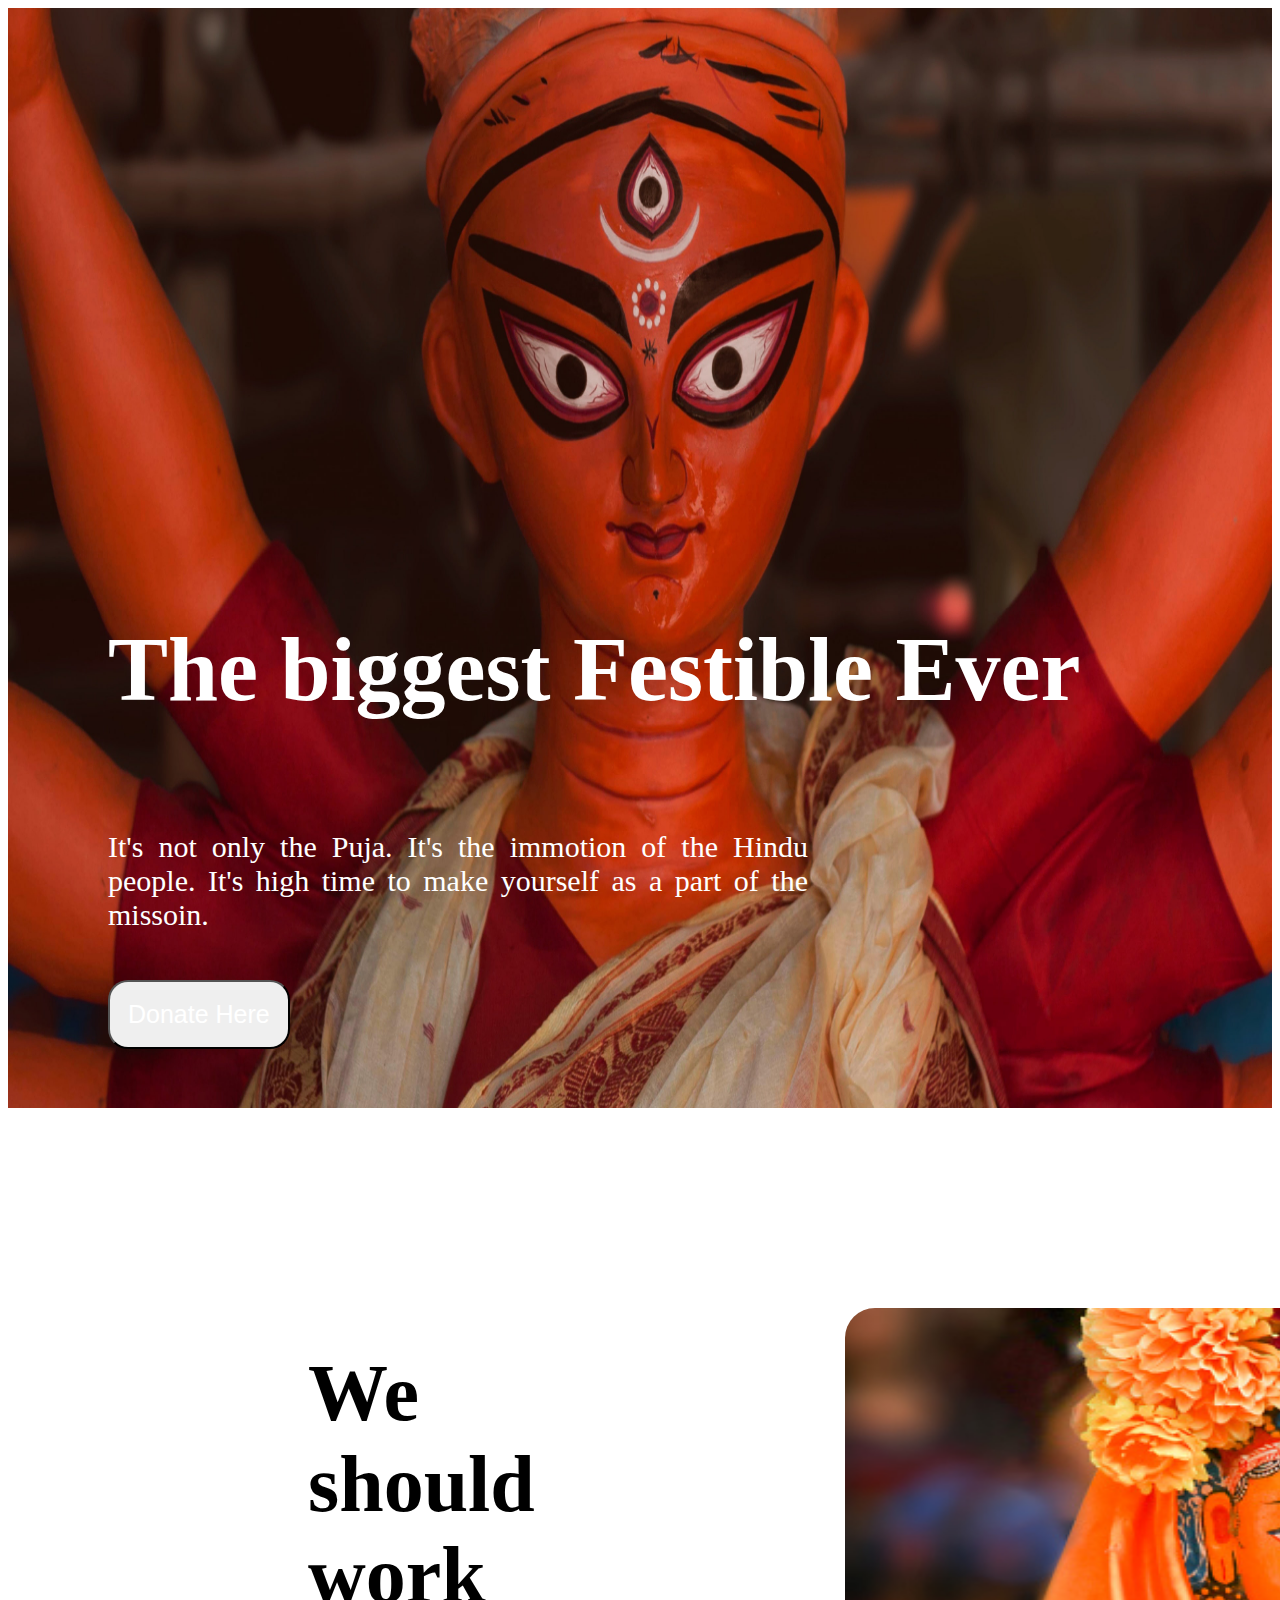
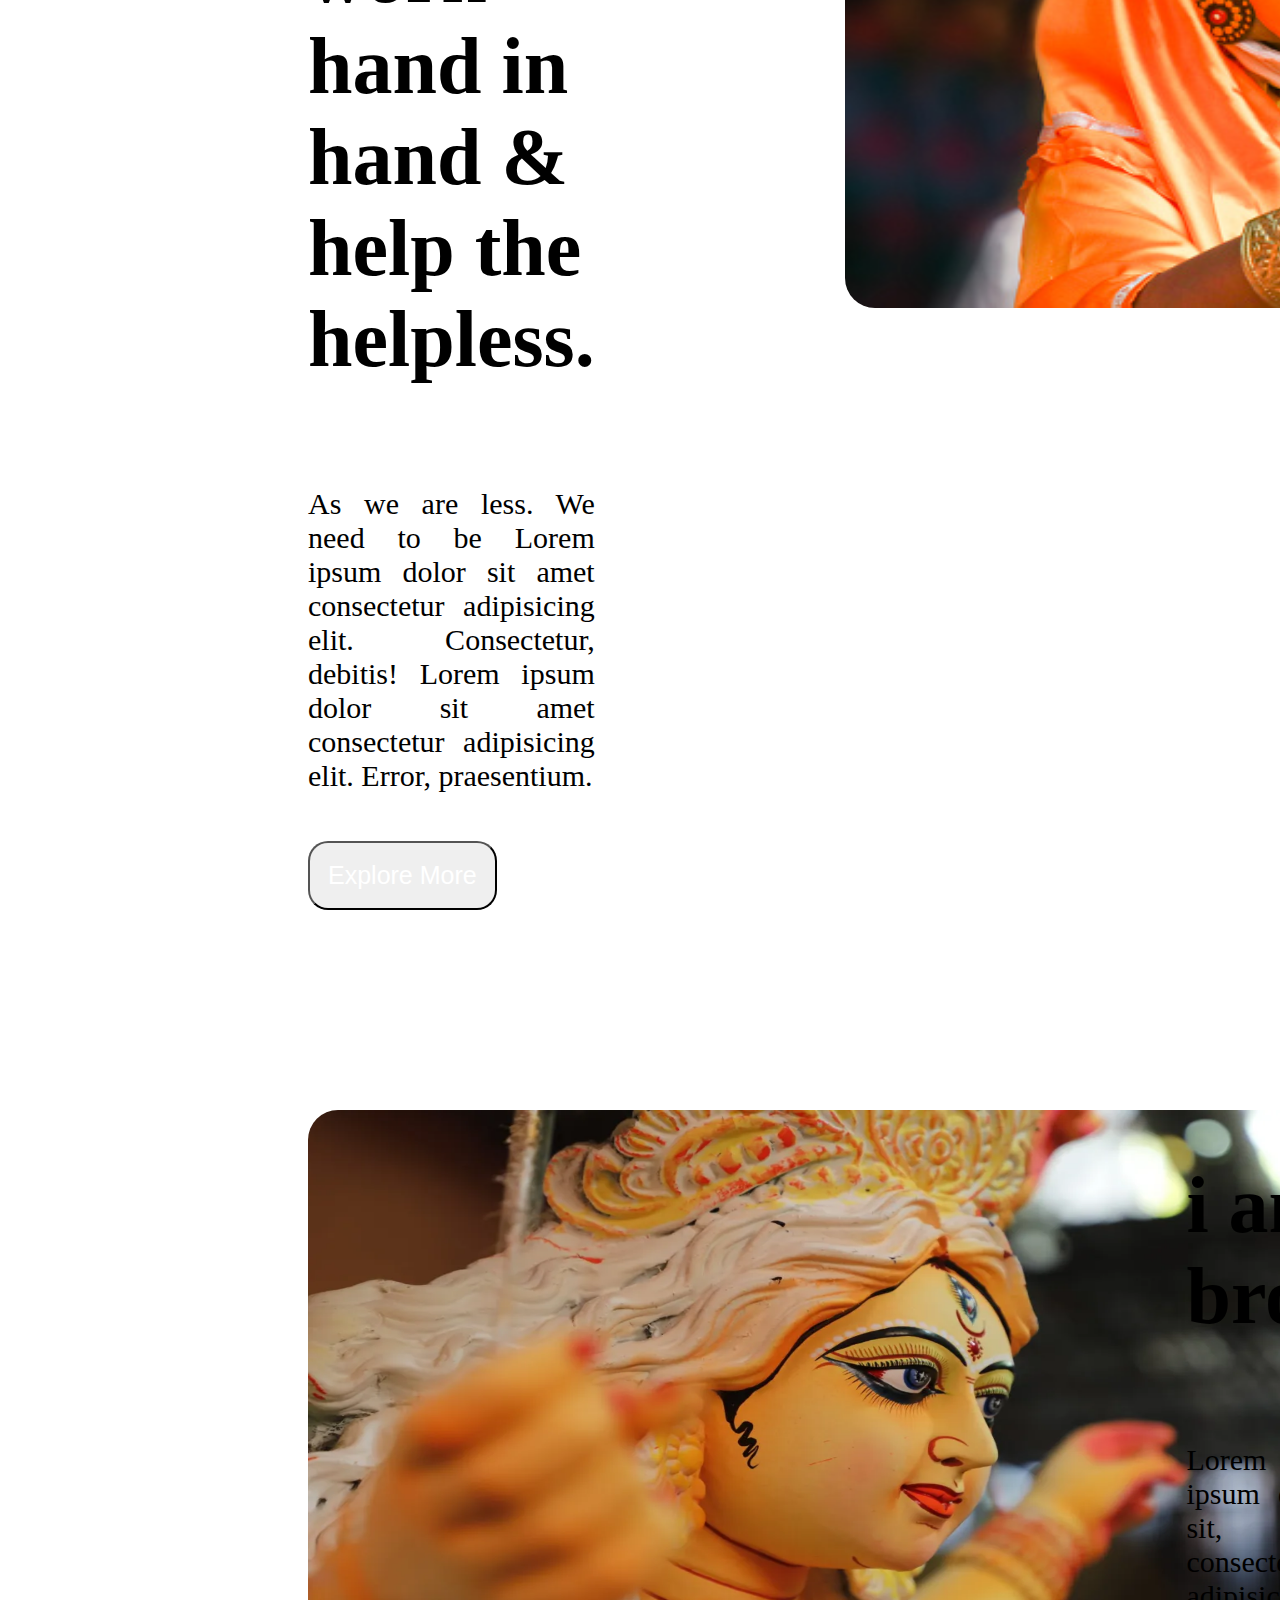
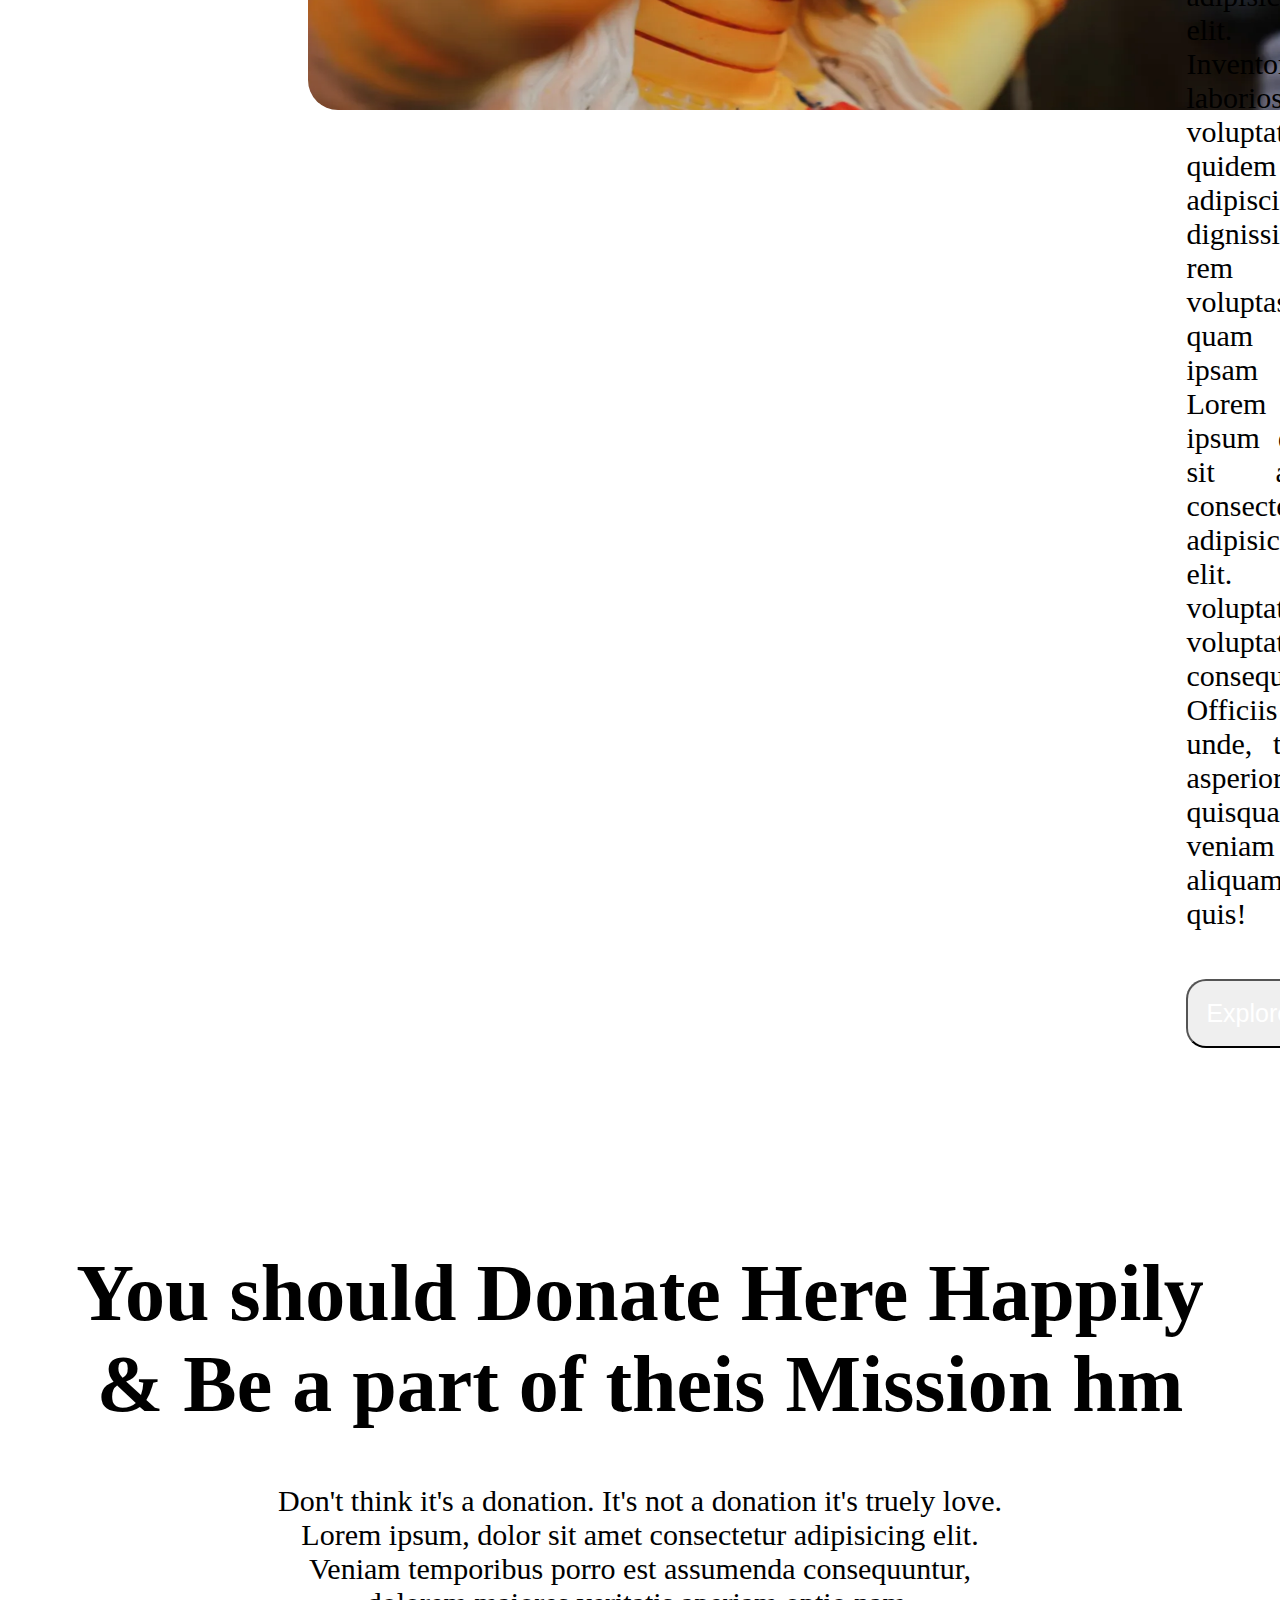
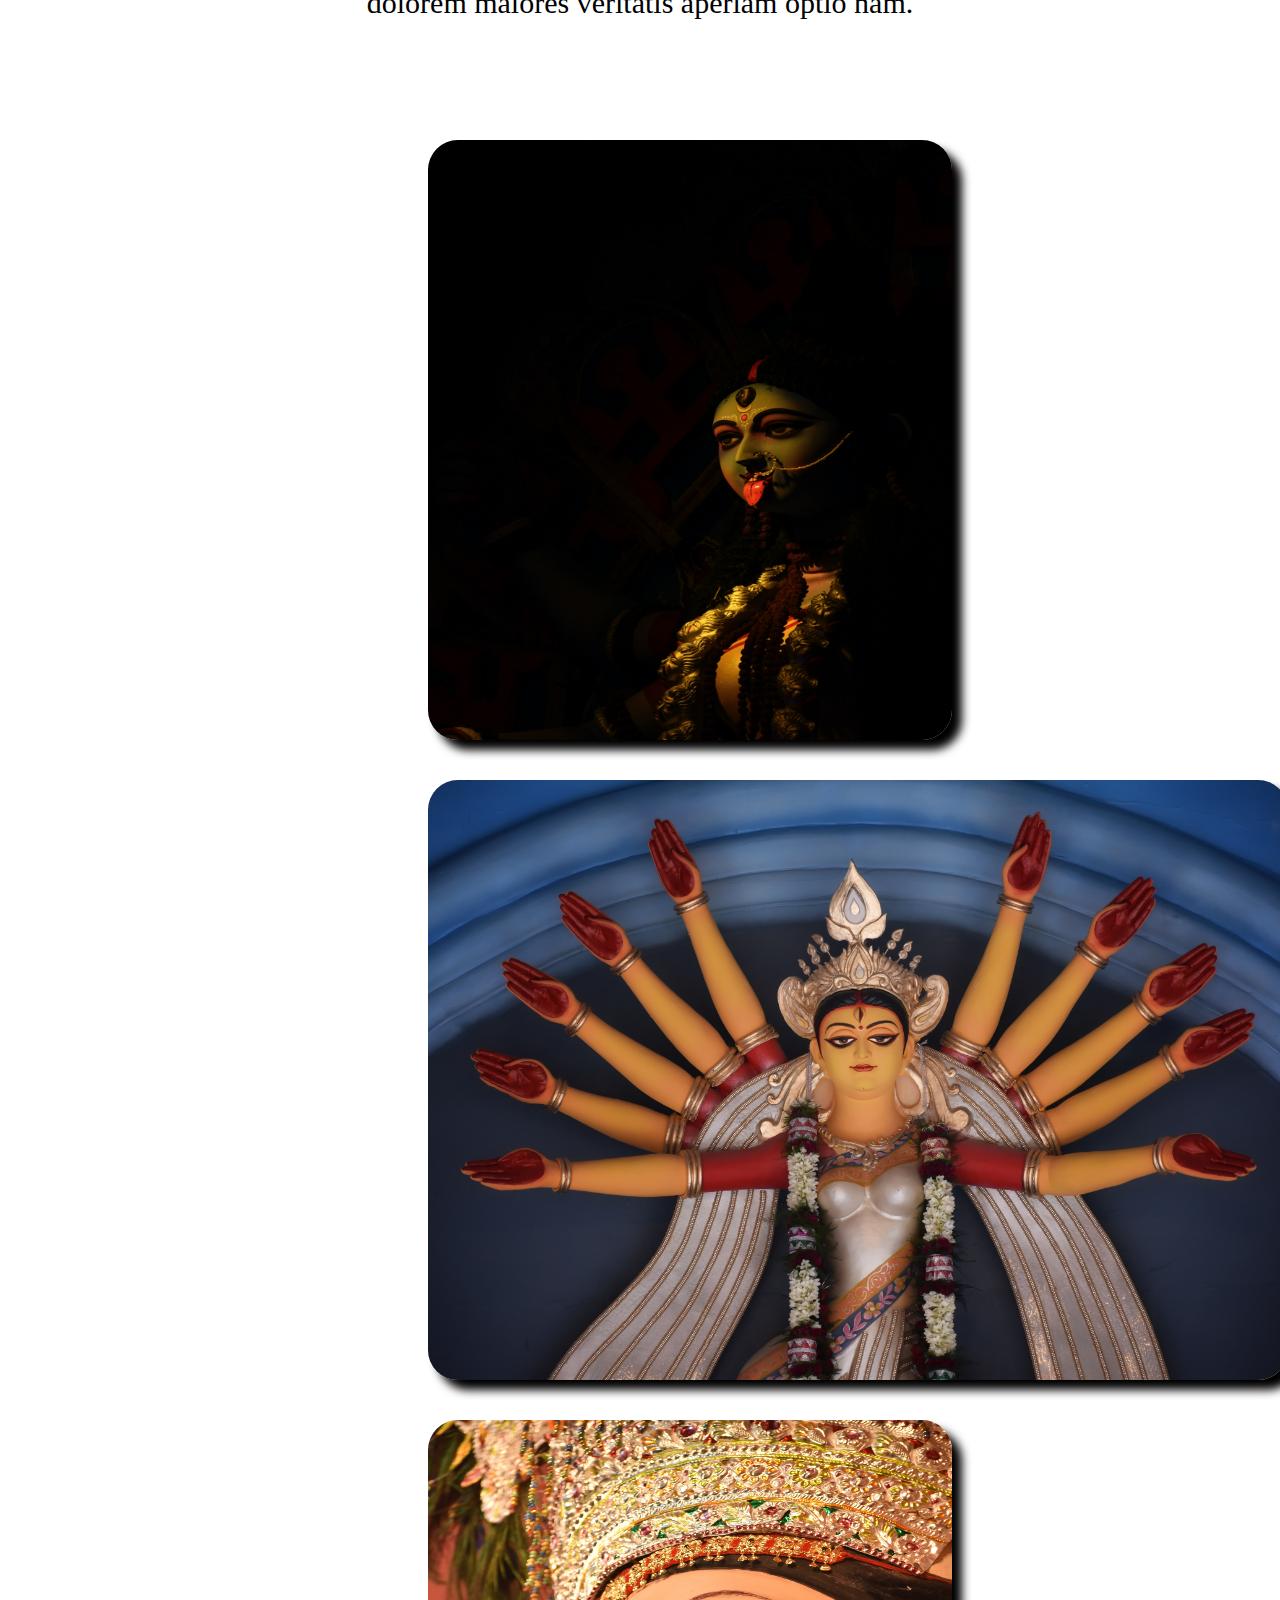
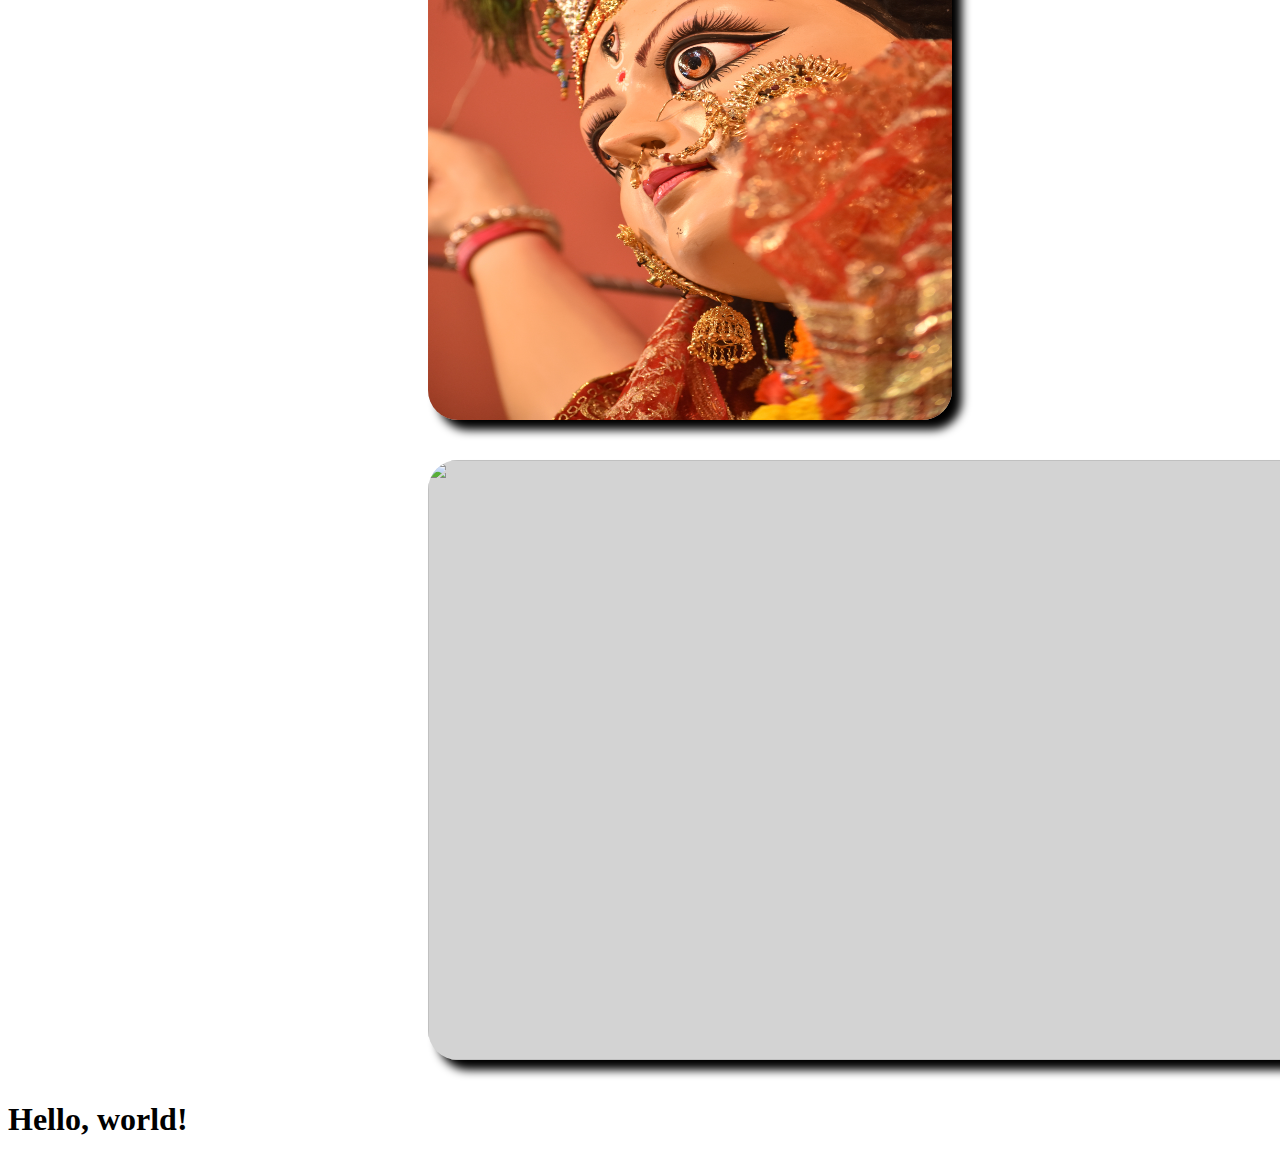
==== index.html @ 82727ac0 "add image" ====
<!doctype html>
<html lang="en">
  <head>
    <meta charset="utf-8">
    <meta name="viewport" content="width=device-width, initial-scale=1">
    <title>Bootstrap demo</title>
    <link href="https://cdn.jsdelivr.net/npm/bootstrap@5.2.0-beta1/dist/css/bootstrap.min.css" rel="stylesheet" integrity="sha384-0evHe/X+R7YkIZDRvuzKMRqM+OrBnVFBL6DOitfPri4tjfHxaWutUpFmBp4vmVor" crossorigin="anonymous">
   <link rel="stylesheet" href="style.css">

</head>
  <body>

    <section>
        <div class="image">
            
            <div class="first">
                <h1 class="f_text">The biggest Festible Ever</h1>
                <br>
                <p class="f_small">
                    It's not only the Puja. It's the immotion of the Hindu people. It's high time to make yourself as a part of the missoin.
                </p>
                <br>
                <button type="button" class="btn btn-danger">Donate Here</button>
            </div>

        </div>
    </section>


   
    <section class="s">
        <div class="second">
          <h1 class="second_text">
             We should work hand in hand & help the helpless.
          </h1><br>
          <p class="second_text_s">
            As we are less. We need to be 
            Lorem ipsum dolor sit amet consectetur adipisicing elit. Consectetur, debitis!
            Lorem ipsum dolor sit amet consectetur adipisicing elit. Error, praesentium.
          </p>
          <br>
          <button type="button" class="btn btn-danger">Explore More</button>
        </div>

        <div class="second_image">
             <img class="s_image" src="images/puja1.jpg" alt="">
        </div>
       
    </section>

    <section class="th">

        <div class="third">
           <div class="t_image">

           </div>
        </div>
        <div class="third_text">
           <h1 class="t_big"> i am here bro</h1>
           <br>
           <p class="t_small">
            Lorem ipsum dolor sit, amet consectetur adipisicing elit. Inventore laboriosam voluptatum quidem adipisci dignissimos rem voluptas quam sit ipsam nam.

            Lorem ipsum dolor sit amet, consectetur adipisicing elit. Quo voluptate voluptatem consequatur! Officiis unde, totam asperiores quisquam veniam aliquam quis!
           </p>
           <br>
           <button type="button" class="btn btn-danger">Explore More </button>
        </div>

    </section>

    <section class="f">

        <div class="four_text">
            <h1 class="f_big">
                You should Donate Here Happily 
                <br>
                & Be a part of theis Mission hm
            </h1>
            <p class="f_sm">
                Don't think it's a donation. It's not a donation it's truely love.
            Lorem ipsum, dolor sit amet consectetur adipisicing elit. Veniam temporibus porro est assumenda consequuntur, dolorem maiores veritatis aperiam optio nam.
            </p>
            
            
        </div>

    </section>

    <section class="five">

        <div class="five_total">

           
           <img src="images/f1.jpg" alt="" class="ff">
         
           <img src="images/f2.jpg" alt="" class="ff">
           <img src="images/f3.jpg" alt="" class="ff">
           <img src="images/f4.jpg" alt="" class="ff">
          
          
            
        </div>
    </section>

   
     

   

    <h1>Hello, world!</h1>
    <script src="https://cdn.jsdelivr.net/npm/bootstrap@5.2.0-beta1/dist/js/bootstrap.bundle.min.js" integrity="sha384-pprn3073KE6tl6bjs2QrFaJGz5/SUsLqktiwsUTF55Jfv3qYSDhgCecCxMW52nD2" crossorigin="anonymous"></script>
  </body>
</html>
---- style.css ----
.image{
    background-image: url(images/ma.jpg);
    background-size: 100% 100%;
    background-repeat: no-repeat;
    height: 1100px;
    position: relative;
}

.first{
    position:absolute;
    top: 50%;
    margin-left: 100px;
}

.f_text{
    color: white;
    font-style: bold;
    font-size: 90px;

}
.f_small{
    color: white;
    font-size: 30px;
    text-align: justify;
    width: 700px;
}
.btn{
    padding: 18px;
    color: white;
    font-size: 25px;
    border-radius: 20px;
}
.s{
    margin-top: 200px;
    display: flex;
    margin-left: 300px;
}
.second{
    
    width: 40%;
    
}
.second_text{
    margin-top: 40px;
    font-size: 80px;
}
.second_text_s{
    font-size: 30px;
    text-align: justify;
}
.second_image{
    margin-left: 250px;
}
.s_image{
    border-radius: 30px;
    width: 1100px;
    height: 600px;
}

.th{
    margin-top: 200px;
    display: flex;
    margin-left: 300px;
}
.third{
    width: 60%;
    
    
}
.t_image{
    background-image: url(images/ma1.webp);
    height: 600px;
    background-size: 100% 100%;
    border-radius: 30px;
    width: 1000px;

}
.third_text{
    margin-left: 300px;
    
}
.t_big{
    margin-top: 50px;
    font-size: 80px;
}
.t_small{
    font-size: 30px;
    margin-right: 200px;
    text-align: justify;
}

.f{
    margin-top: 200px;
}

.f_big{
    text-align: center;
    font-size: 80px;
}
.f_sm{
    font-size: 30px;
    text-align: center;
    margin-left: 250px;
    margin-right: 250px;
}

.five{
    margin-top: 100px;
    margin-left: 100px;
    
}

.five_total{
    display: flex;
    flex-direction:row;
    flex-wrap: wrap;
    margin:0 300px;


   
}
.ff{
   
    width: 1000px;
    height: 600px;
    background-color: lightgray;
    box-shadow: 10px 10px 10px black;
   
    text-align: center;
    
    margin: 20px 20px;
    border-radius: 30px;

}
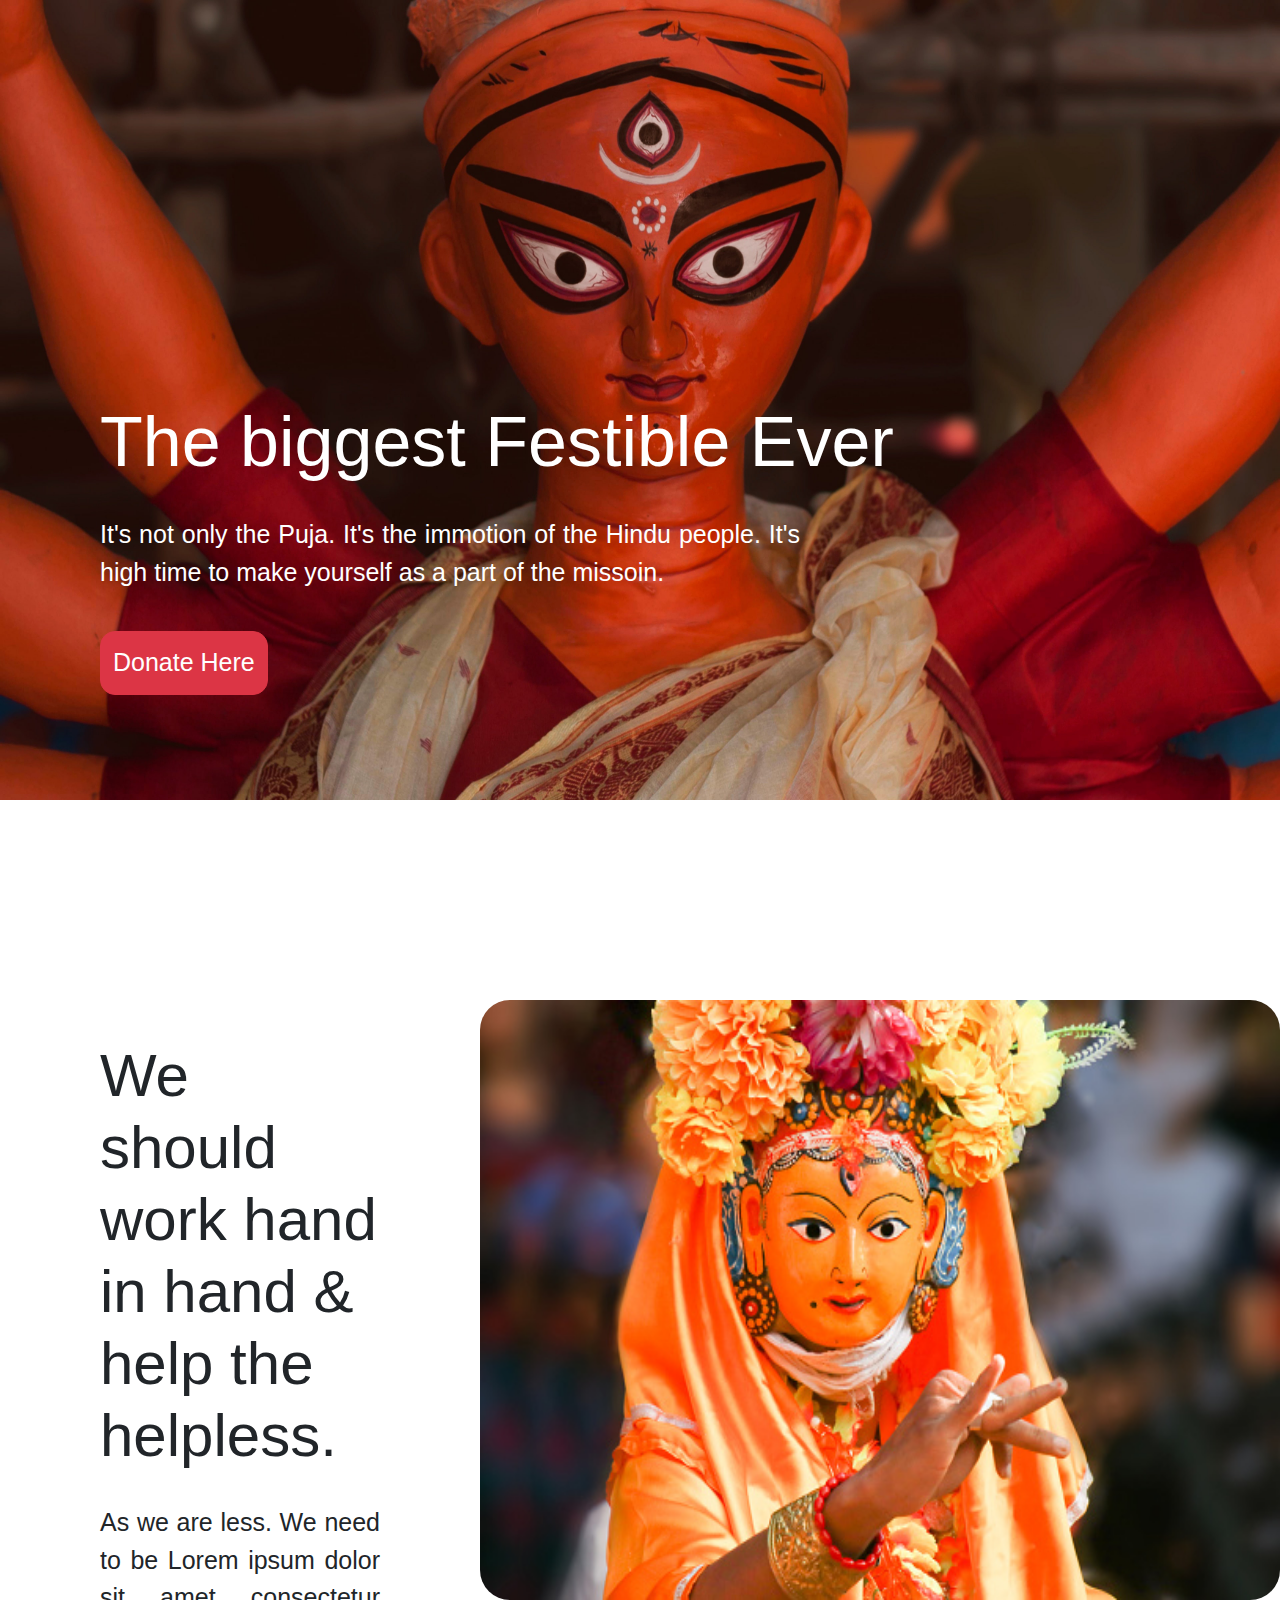
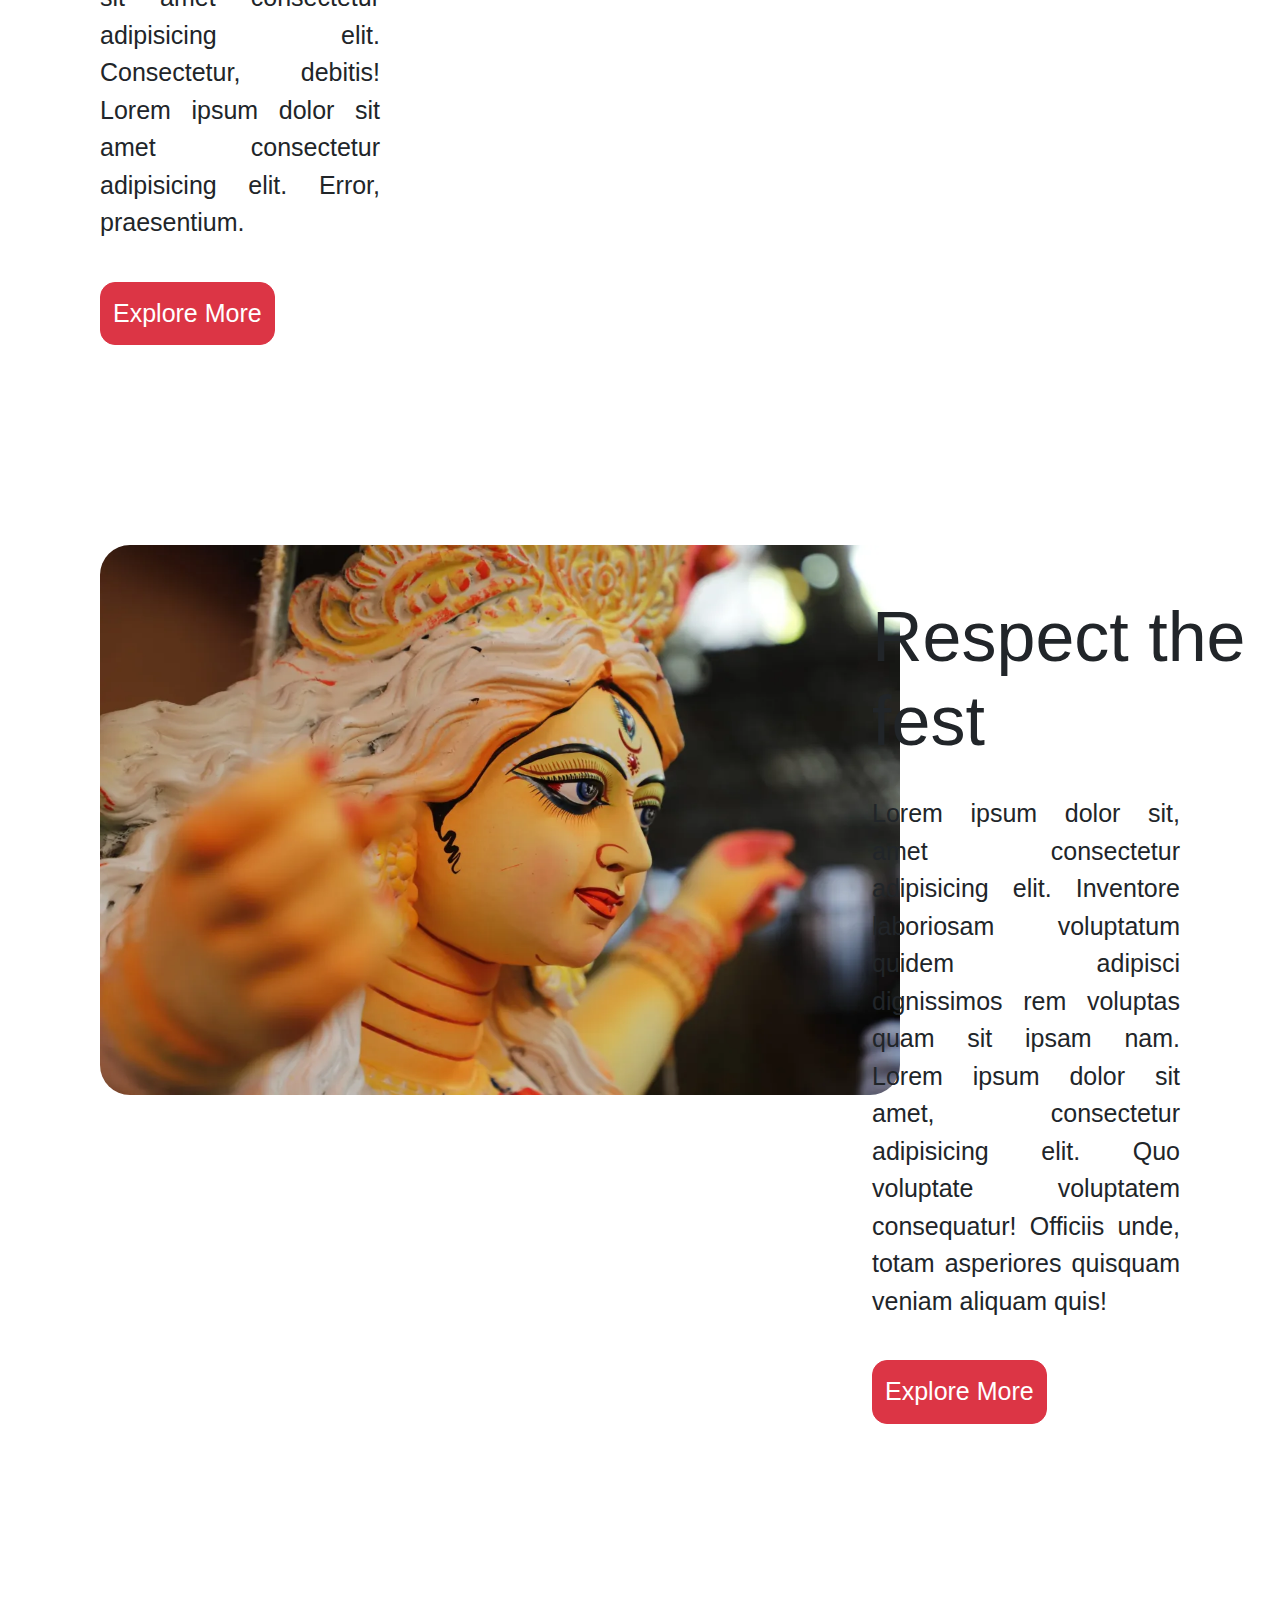
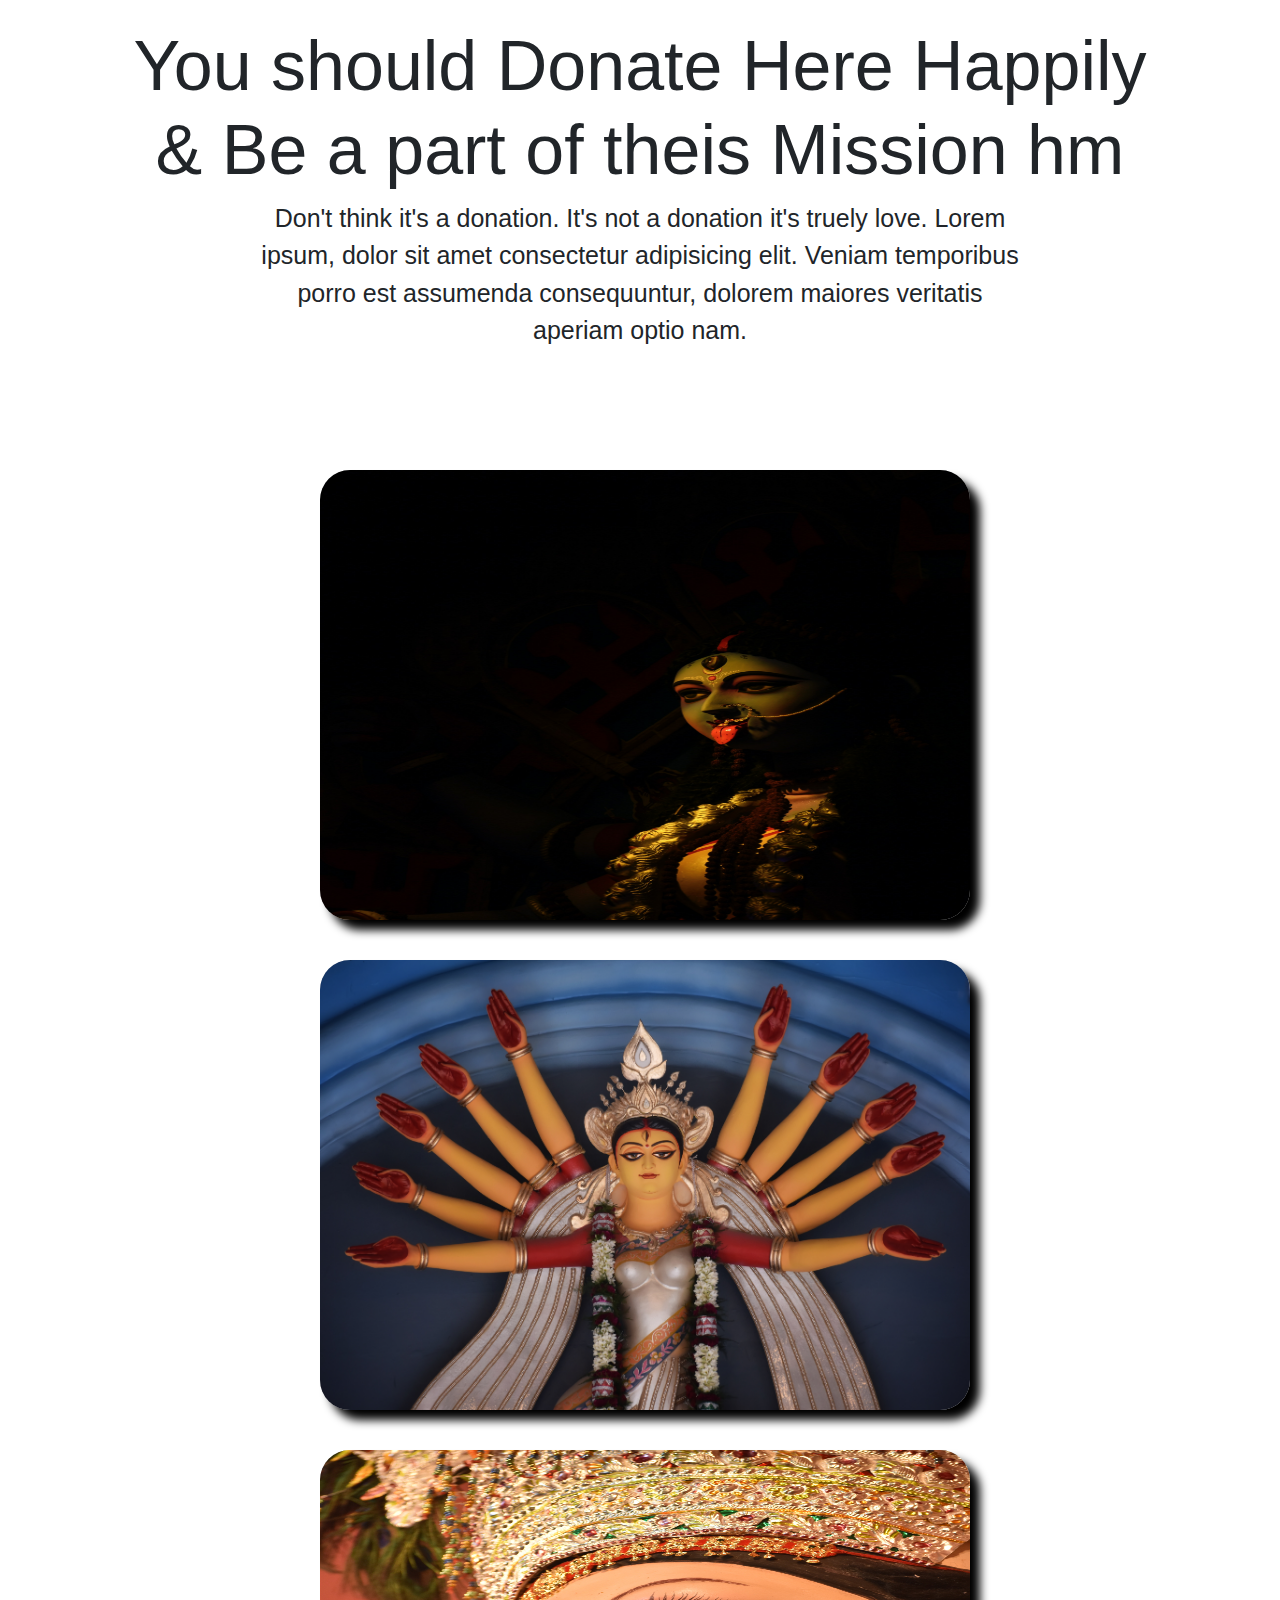
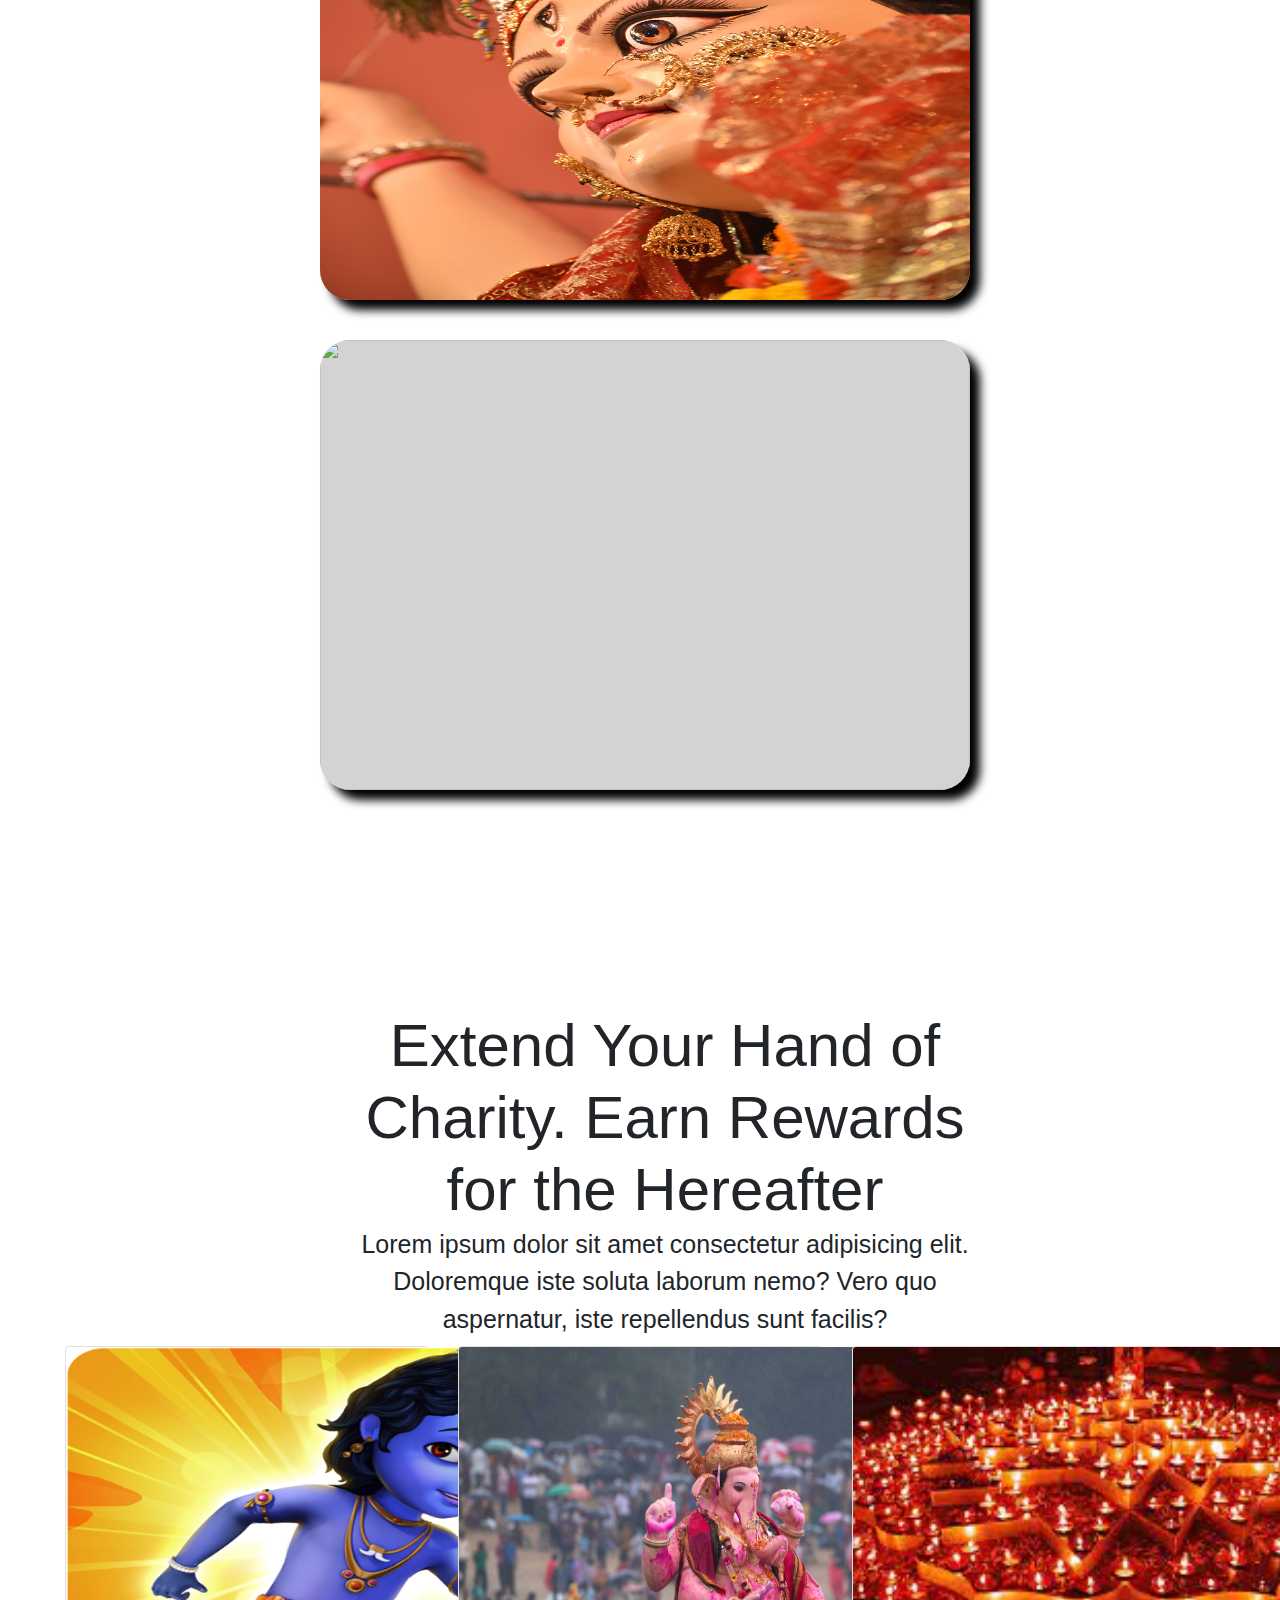
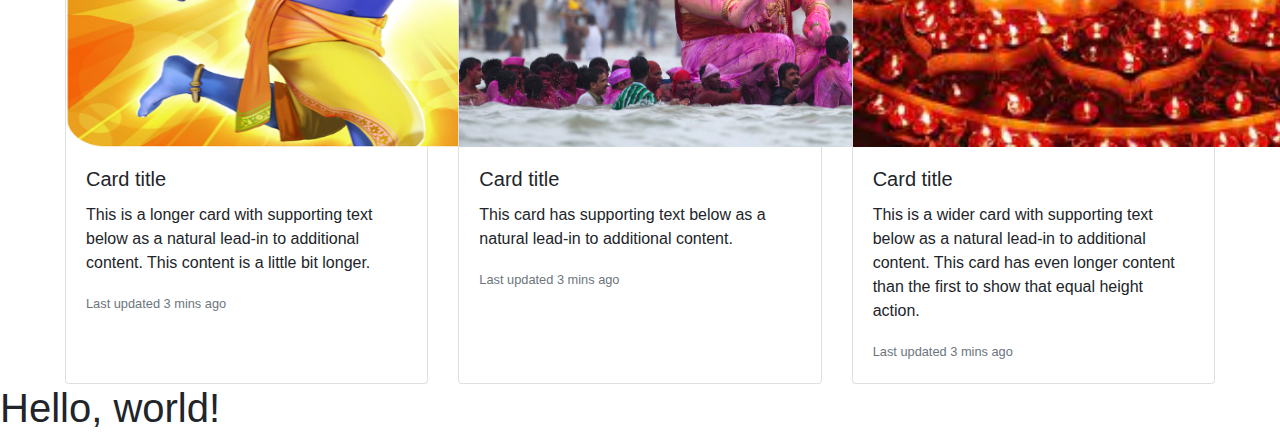
==== commit 558496a1: "add new" ====
--- a/index.html
+++ b/index.html
@@ -4,7 +4,10 @@
     <meta charset="utf-8">
     <meta name="viewport" content="width=device-width, initial-scale=1">
     <title>Bootstrap demo</title>
+    <link rel="stylesheet" href="https://cdn.jsdelivr.net/npm/bootstrap@4.0.0/dist/css/bootstrap.min.css" integrity="sha384-Gn5384xqQ1aoWXA+058RXPxPg6fy4IWvTNh0E263XmFcJlSAwiGgFAW/dAiS6JXm" crossorigin="anonymous">
+
     <link href="https://cdn.jsdelivr.net/npm/bootstrap@5.2.0-beta1/dist/css/bootstrap.min.css" rel="stylesheet" integrity="sha384-0evHe/X+R7YkIZDRvuzKMRqM+OrBnVFBL6DOitfPri4tjfHxaWutUpFmBp4vmVor" crossorigin="anonymous">
+
    <link rel="stylesheet" href="style.css">
 
 </head>
@@ -56,7 +59,7 @@
            </div>
         </div>
         <div class="third_text">
-           <h1 class="t_big"> i am here bro</h1>
+           <h1 class="t_big"> Respect the fest</h1>
            <br>
            <p class="t_small">
             Lorem ipsum dolor sit, amet consectetur adipisicing elit. Inventore laboriosam voluptatum quidem adipisci dignissimos rem voluptas quam sit ipsam nam.
@@ -104,6 +107,56 @@
     </section>
 
    
+     <section class="six">
+        <div class="six_body">
+            <h1 class="six_big">
+                Extend Your Hand of Charity. Earn Rewards for the Hereafter
+            </h1>
+            <p class="six_small">
+                Lorem ipsum dolor sit amet consectetur adipisicing elit. Doloremque iste soluta laborum nemo? Vero quo aspernatur, iste repellendus sunt facilis?
+            </p>
+
+            
+        </div>
+
+     </section>
+
+     <section class="seven">
+
+        <div class="seven_body">
+
+        </div>
+
+     </section>
+
+     <h1></h1>
+        
+     <div class="card-deck">
+        <div class="card">
+          <img class="card-img-top me" src="images/krishnasm.png" alt="Card image cap">
+          <div class="card-body">
+            <h5 class="card-title">Card title</h5>
+            <p class="card-text">This is a longer card with supporting text below as a natural lead-in to additional content. This content is a little bit longer.</p>
+            <p class="card-text"><small class="text-muted">Last updated 3 mins ago</small></p>
+          </div>
+        </div>
+        <div class="card">
+          <img class="card-img-top me" src="images/gonesh.jpg" alt="Card image cap">
+          <div class="card-body">
+            <h5 class="card-title">Card title</h5>
+            <p class="card-text">This card has supporting text below as a natural lead-in to additional content.</p>
+            <p class="card-text"><small class="text-muted">Last updated 3 mins ago</small></p>
+          </div>
+        </div>
+        <div class="card">
+          <img class="card-img-top me" src="images/dipaboli.jpeg" alt="Card image cap">
+          <div class="card-body">
+            <h5 class="card-title">Card title</h5>
+            <p class="card-text">This is a wider card with supporting text below as a natural lead-in to additional content. This card has even longer content than the first to show that equal height action.</p>
+            <p class="card-text"><small class="text-muted">Last updated 3 mins ago</small></p>
+          </div>
+        </div>
+      </div>
      
 
    
--- a/style.css
+++ b/style.css
@@ -3,7 +3,7 @@
     background-image: url(images/ma.jpg);
     background-size: 100% 100%;
     background-repeat: no-repeat;
-    height: 1100px;
+    height: 800px;
     position: relative;
 }
 
@@ -16,25 +16,25 @@
 .f_text{
     color: white;
     font-style: bold;
-    font-size: 90px;
+    font-size: 70px;
 
 }
 .f_small{
     color: white;
-    font-size: 30px;
+    font-size: 25px;
     text-align: justify;
     width: 700px;
 }
 .btn{
-    padding: 18px;
+    padding: 12px;
     color: white;
     font-size: 25px;
-    border-radius: 20px;
+    border-radius: 15px;
 }
 .s{
     margin-top: 200px;
     display: flex;
-    margin-left: 300px;
+    margin-left: 100px;
 }
 .second{
     
@@ -43,37 +43,37 @@
 }
 .second_text{
     margin-top: 40px;
-    font-size: 80px;
+    font-size: 60px;
 }
 .second_text_s{
-    font-size: 30px;
+    font-size: 25px;
     text-align: justify;
 }
 .second_image{
-    margin-left: 250px;
+    margin-left: 100px;
 }
 .s_image{
     border-radius: 30px;
-    width: 1100px;
+    width: 800px;
     height: 600px;
 }
 
 .th{
     margin-top: 200px;
     display: flex;
-    margin-left: 300px;
+    margin-left: 100px;
 }
 .third{
-    width: 60%;
+    width: 40%;
     
     
 }
 .t_image{
     background-image: url(images/ma1.webp);
-    height: 600px;
+    height: 550px;
     background-size: 100% 100%;
     border-radius: 30px;
-    width: 1000px;
+    width: 800px;
 
 }
 .third_text{
@@ -82,11 +82,11 @@
 }
 .t_big{
     margin-top: 50px;
-    font-size: 80px;
+    font-size: 70px;
 }
 .t_small{
-    font-size: 30px;
-    margin-right: 200px;
+    font-size: 25px;
+    margin-right: 100px;
     text-align: justify;
 }
 
@@ -96,10 +96,10 @@
 
 .f_big{
     text-align: center;
-    font-size: 80px;
+    font-size: 70px;
 }
 .f_sm{
-    font-size: 30px;
+    font-size: 25px;
     text-align: center;
     margin-left: 250px;
     margin-right: 250px;
@@ -115,15 +115,17 @@
     display: flex;
     flex-direction:row;
     flex-wrap: wrap;
-    margin:0 300px;
+    margin:0 200px;
+    
+  
 
 
    
 }
 .ff{
    
-    width: 1000px;
-    height: 600px;
+    width: 650px;
+    height: 450px;
     background-color: lightgray;
     box-shadow: 10px 10px 10px black;
    
@@ -132,4 +134,29 @@
     margin: 20px 20px;
     border-radius: 30px;
 
+}
+
+.six{
+    margin-top: 200px;
+    margin-left: 50px;
+}
+.six_big{
+    font-size: 60px;
+    text-align: center;
+    margin: 0 300px;
+}
+.six_small{
+    font-size: 25px;
+    text-align: center;
+    margin: 0 300px;
+    
+}
+.card-deck{
+    margin-top: 100px;
+    margin: 0 50px;
+}
+
+.me{
+    width: 567px;
+    height: 400px;
 }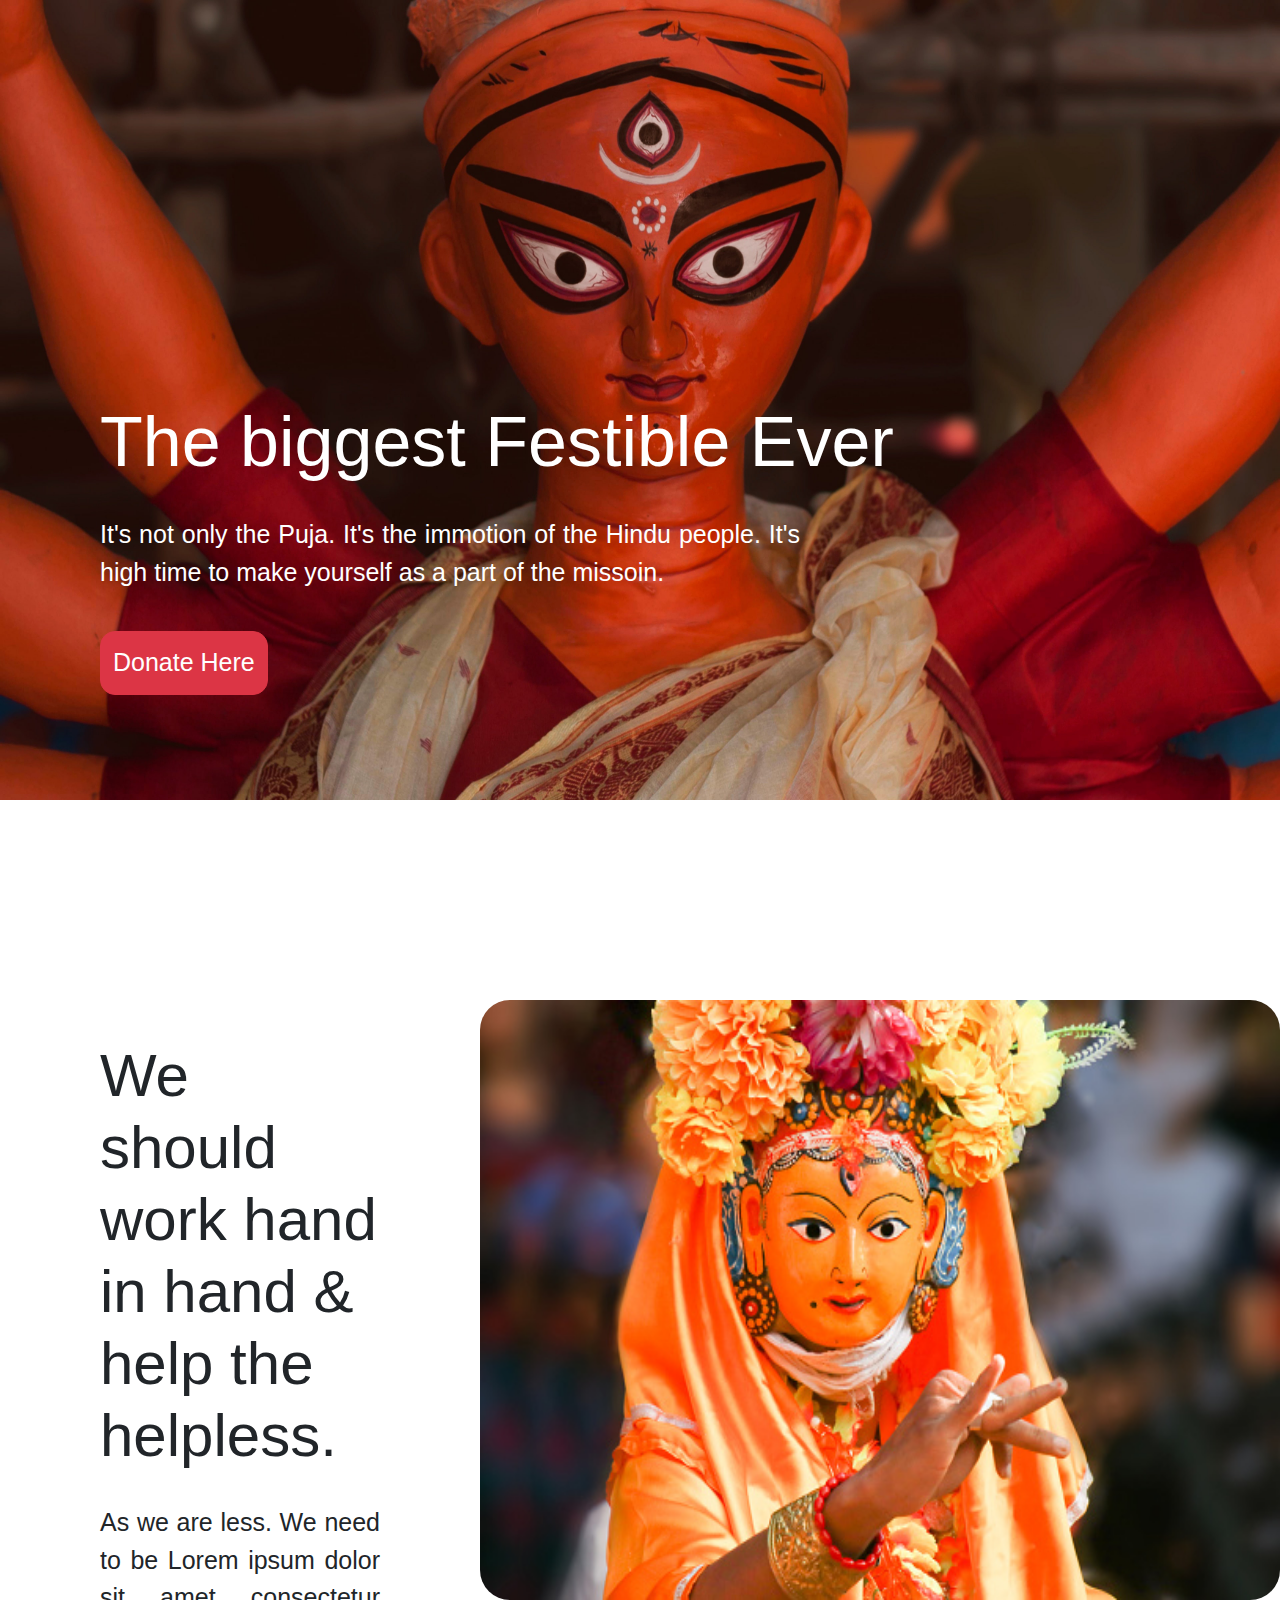
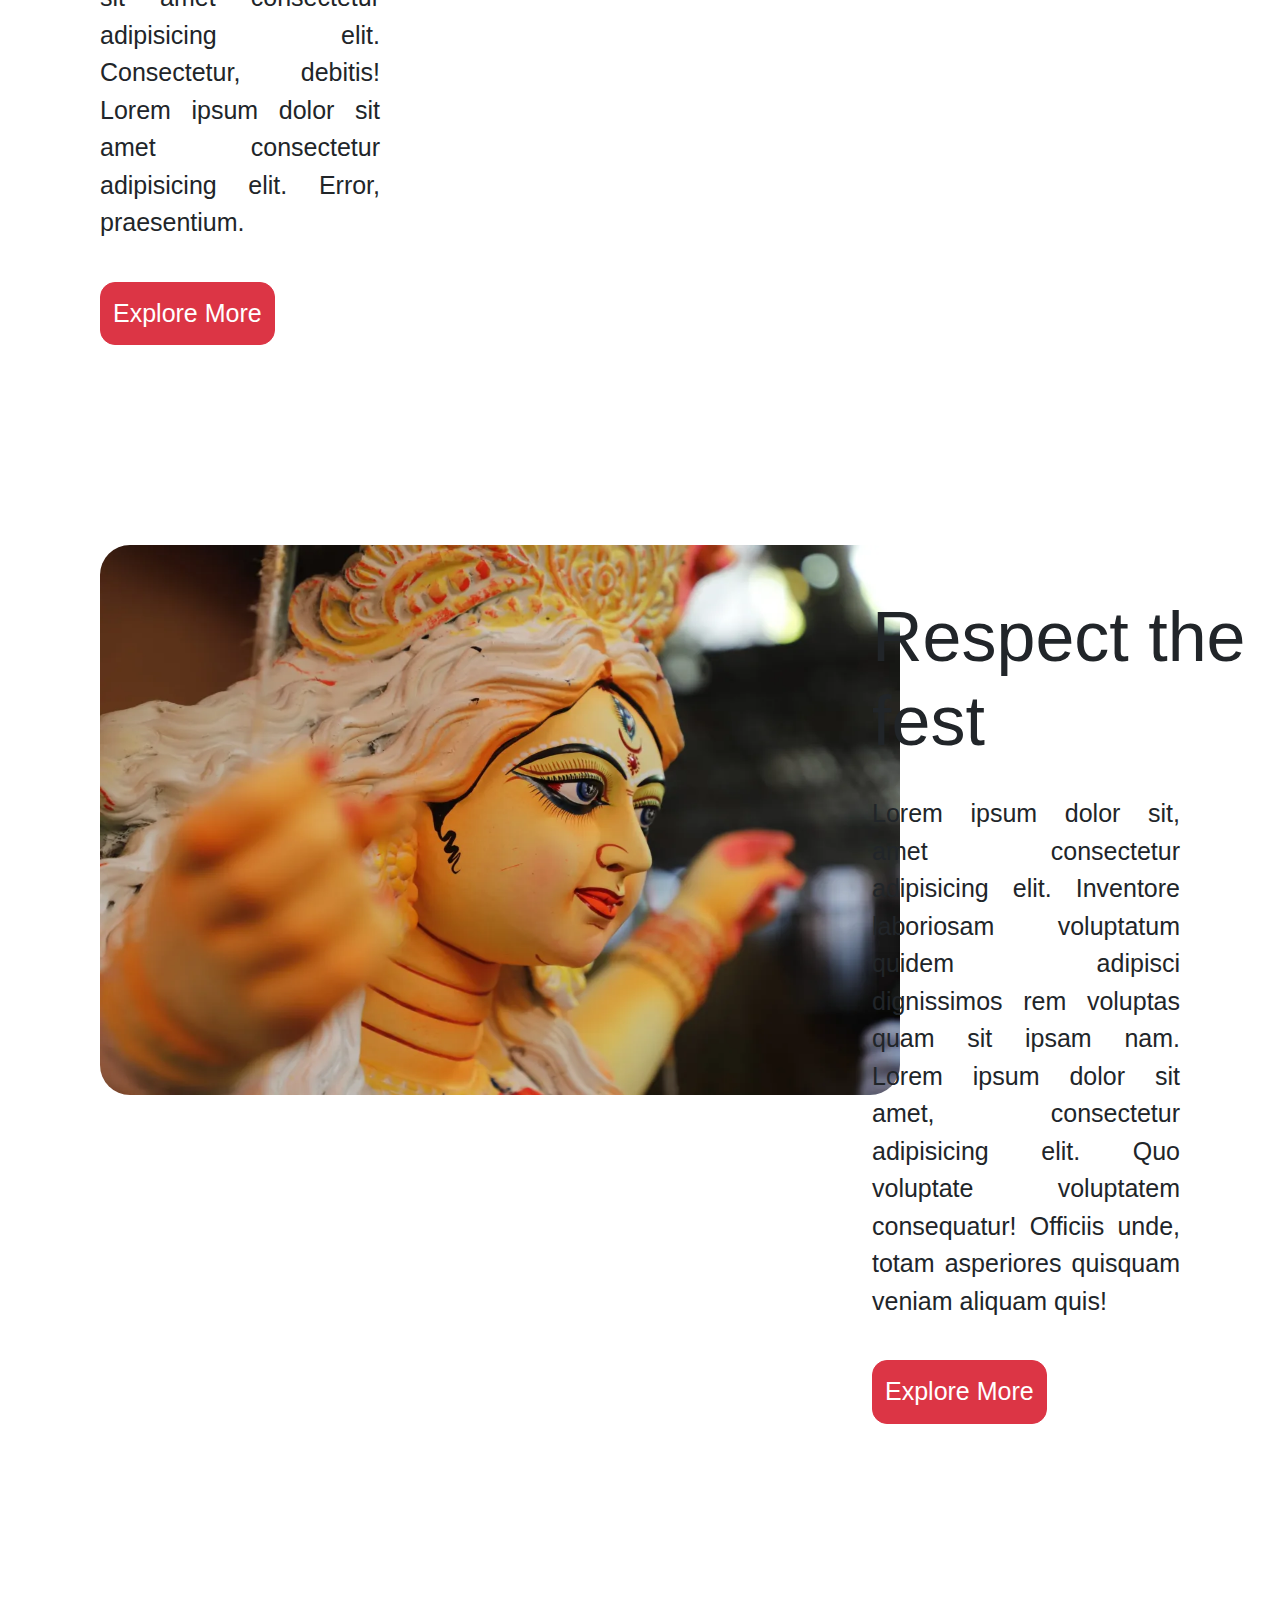
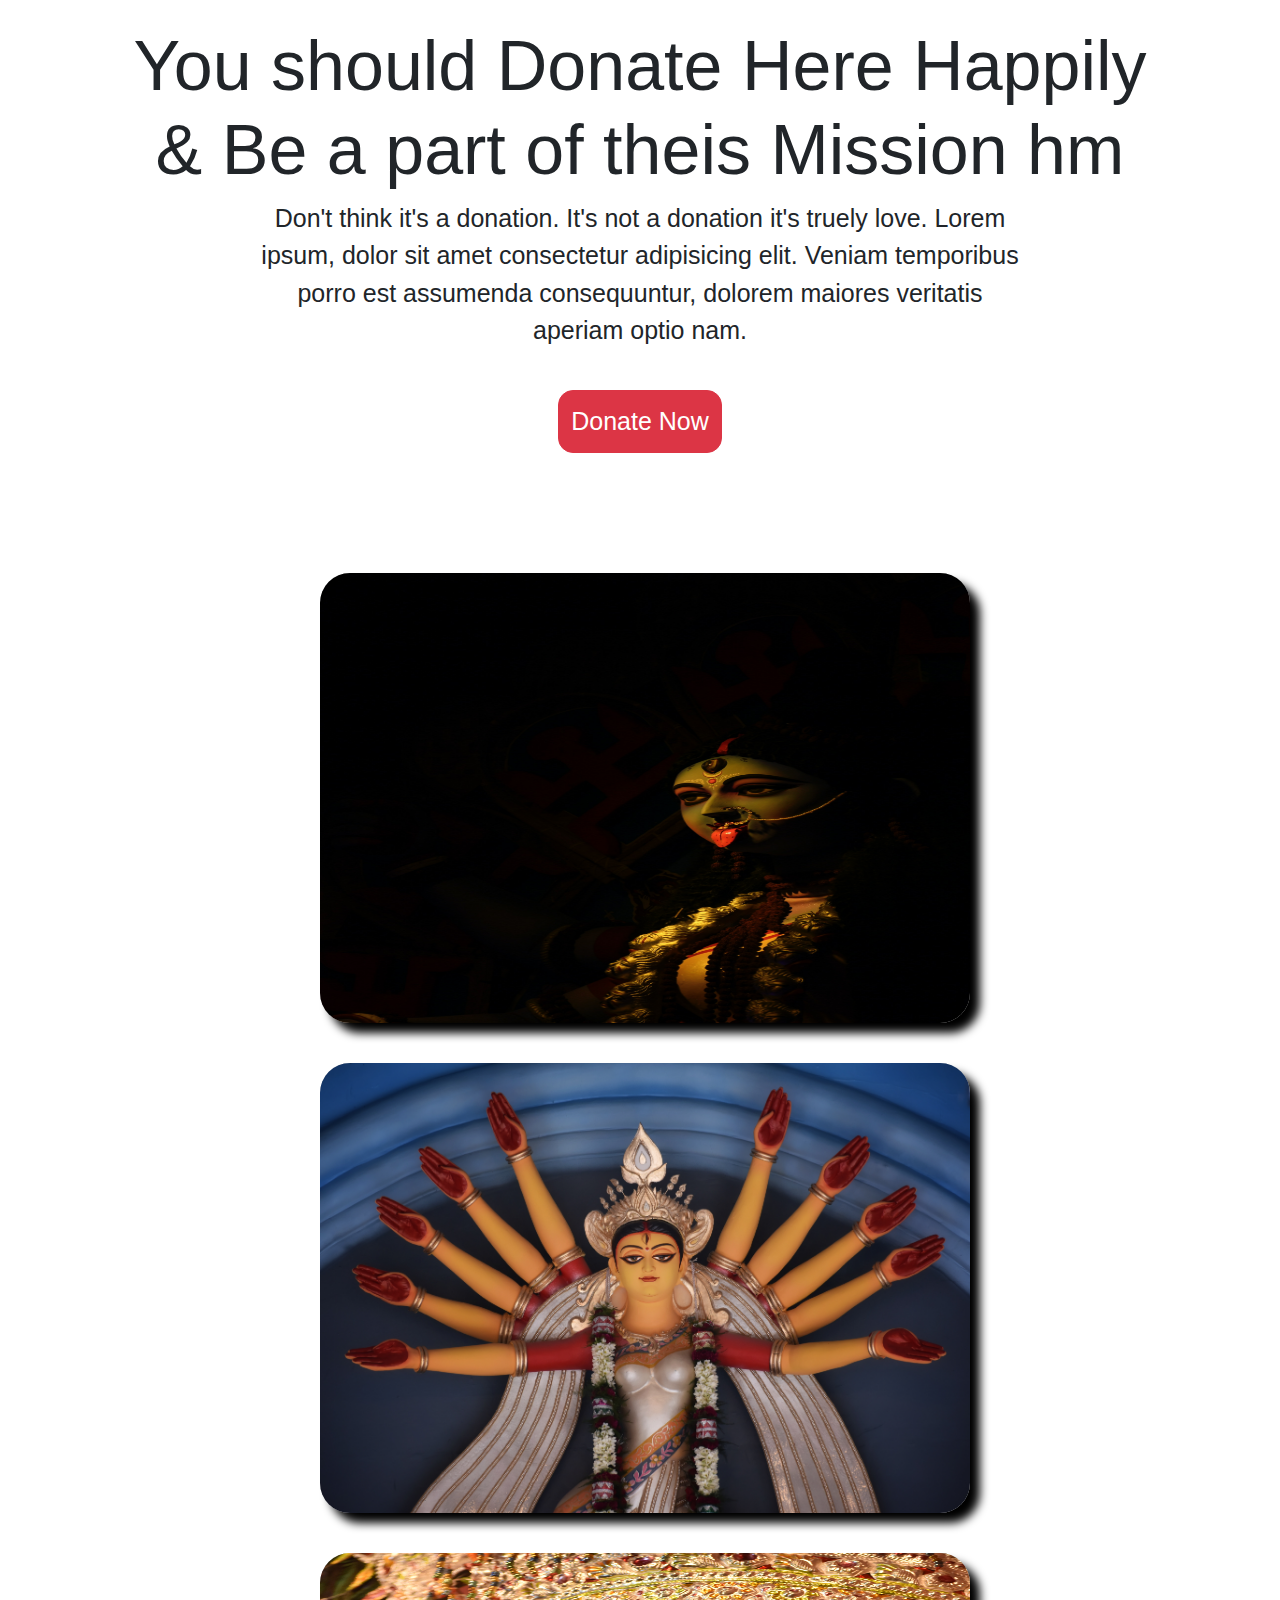
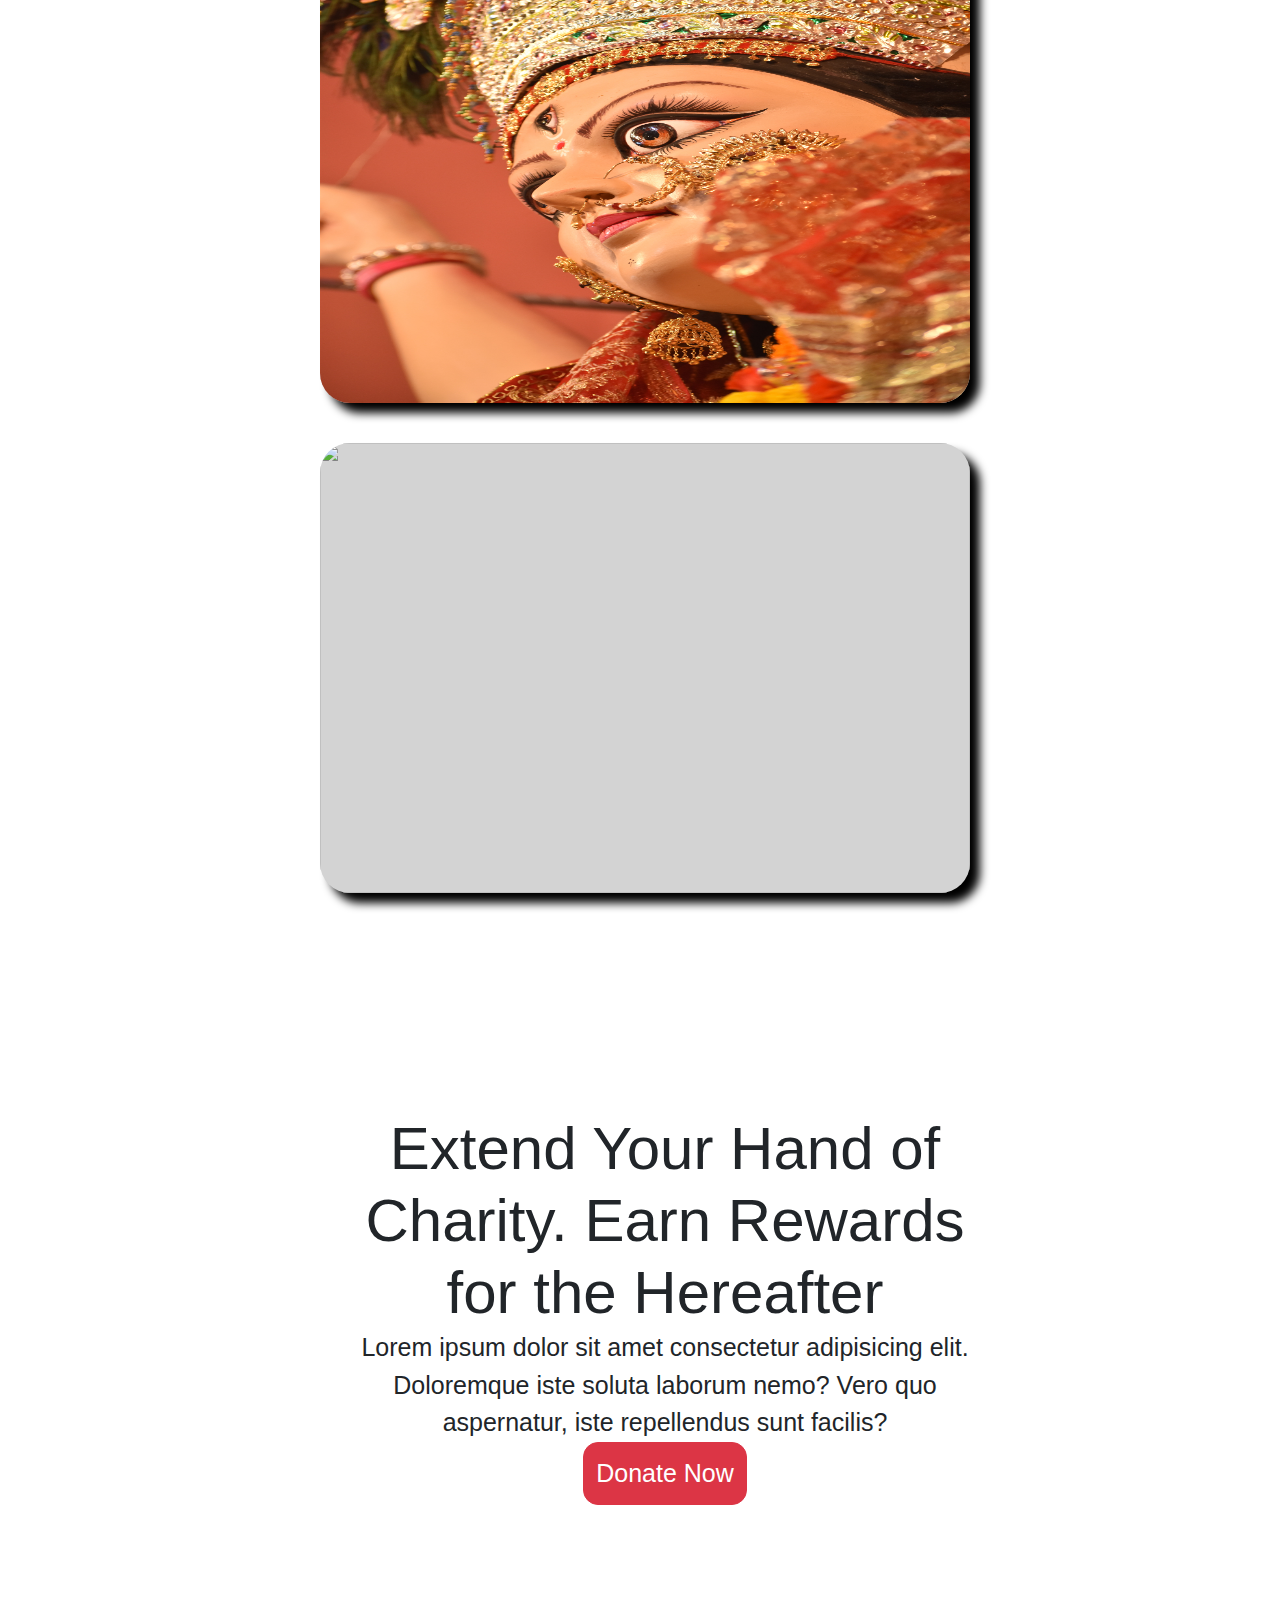
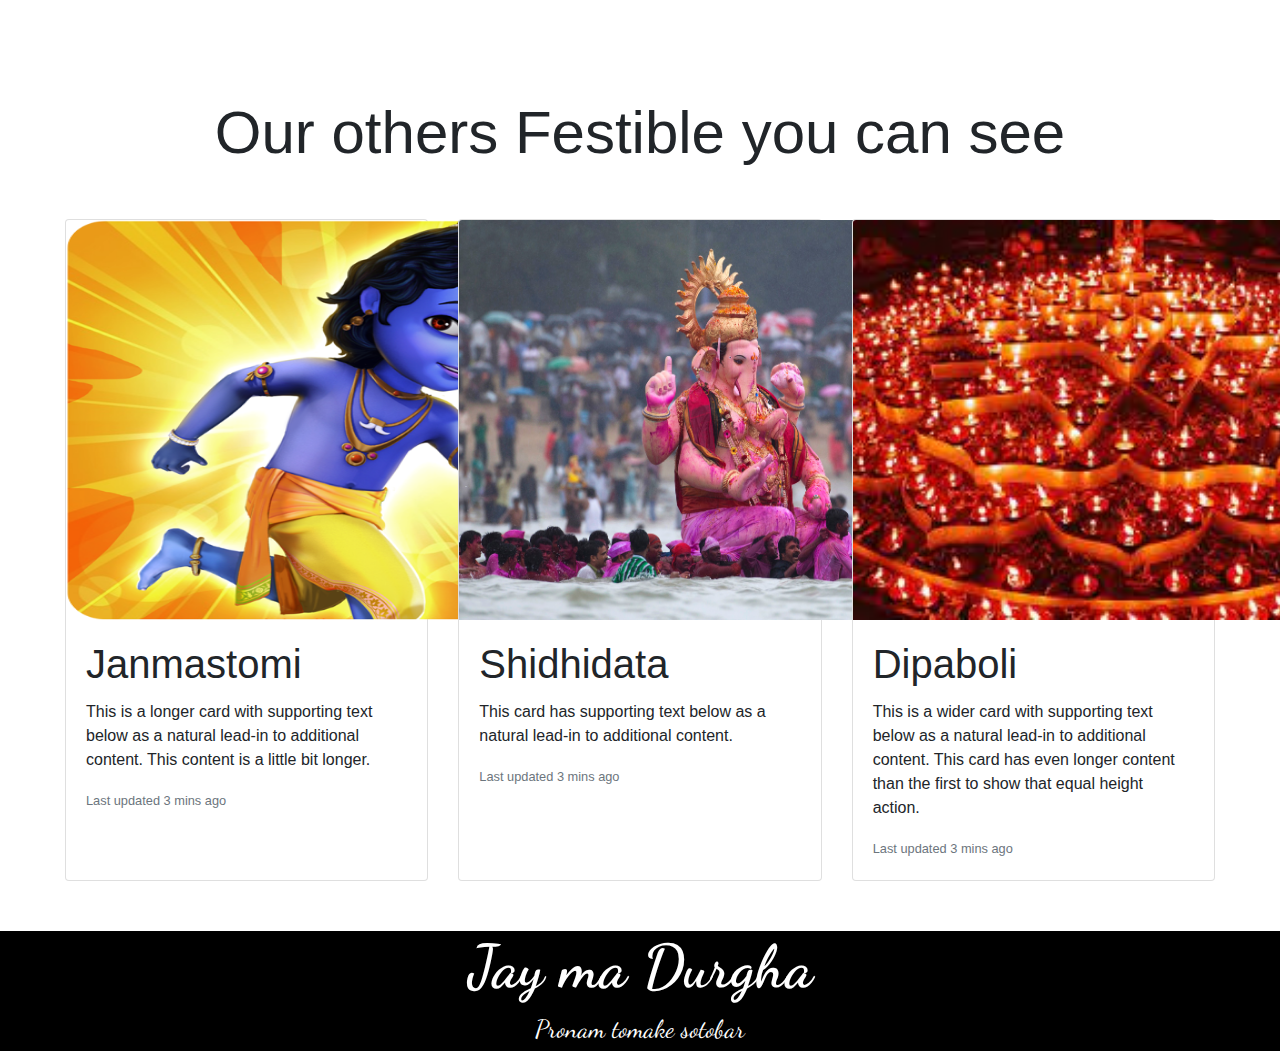
==== commit 264fbd39: "first cooomit" ====
--- a/index.html
+++ b/index.html
@@ -3,12 +3,16 @@
   <head>
     <meta charset="utf-8">
     <meta name="viewport" content="width=device-width, initial-scale=1">
-    <title>Bootstrap demo</title>
+    <title>durghaPuja</title>
     <link rel="stylesheet" href="https://cdn.jsdelivr.net/npm/bootstrap@4.0.0/dist/css/bootstrap.min.css" integrity="sha384-Gn5384xqQ1aoWXA+058RXPxPg6fy4IWvTNh0E263XmFcJlSAwiGgFAW/dAiS6JXm" crossorigin="anonymous">
 
     <link href="https://cdn.jsdelivr.net/npm/bootstrap@5.2.0-beta1/dist/css/bootstrap.min.css" rel="stylesheet" integrity="sha384-0evHe/X+R7YkIZDRvuzKMRqM+OrBnVFBL6DOitfPri4tjfHxaWutUpFmBp4vmVor" crossorigin="anonymous">
 
    <link rel="stylesheet" href="style.css">
+
+   <link rel="preconnect" href="https://fonts.googleapis.com">
+<link rel="preconnect" href="https://fonts.gstatic.com" crossorigin>
+<link href="https://fonts.googleapis.com/css2?family=Dancing+Script:wght@700&family=Poppins&family=Splash&display=swap" rel="stylesheet">
 
 </head>
   <body>
@@ -84,6 +88,8 @@
                 Don't think it's a donation. It's not a donation it's truely love.
             Lorem ipsum, dolor sit amet consectetur adipisicing elit. Veniam temporibus porro est assumenda consequuntur, dolorem maiores veritatis aperiam optio nam.
             </p>
+            <br>
+            <button type="button" class="btn btn-danger">Donate Now</button>
             
             
         </div>
@@ -115,27 +121,24 @@
             <p class="six_small">
                 Lorem ipsum dolor sit amet consectetur adipisicing elit. Doloremque iste soluta laborum nemo? Vero quo aspernatur, iste repellendus sunt facilis?
             </p>
+            <button type="button" class="btn btn-danger but">Donate Now</button>
 
             
         </div>
 
      </section>
 
-     <section class="seven">
+     
 
-        <div class="seven_body">
-
-        </div>
-
-     </section>
-
-     <h1></h1>
-        
+     <br><br><br><br><br><br><br><br>
+        <h1 class="others">
+            Our others Festible you can see
+        </h1>
      <div class="card-deck">
         <div class="card">
           <img class="card-img-top me" src="images/krishnasm.png" alt="Card image cap">
           <div class="card-body">
-            <h5 class="card-title">Card title</h5>
+            <h1 class="card-title">Janmastomi</h1>
             <p class="card-text">This is a longer card with supporting text below as a natural lead-in to additional content. This content is a little bit longer.</p>
             <p class="card-text"><small class="text-muted">Last updated 3 mins ago</small></p>
           </div>
@@ -143,7 +146,7 @@
         <div class="card">
           <img class="card-img-top me" src="images/gonesh.jpg" alt="Card image cap">
           <div class="card-body">
-            <h5 class="card-title">Card title</h5>
+            <h1 class="card-title">Shidhidata</h1>
             <p class="card-text">This card has supporting text below as a natural lead-in to additional content.</p>
             <p class="card-text"><small class="text-muted">Last updated 3 mins ago</small></p>
           </div>
@@ -151,7 +154,7 @@
         <div class="card">
           <img class="card-img-top me" src="images/dipaboli.jpeg" alt="Card image cap">
           <div class="card-body">
-            <h5 class="card-title">Card title</h5>
+            <h1 class="card-title">Dipaboli</h1>
             <p class="card-text">This is a wider card with supporting text below as a natural lead-in to additional content. This card has even longer content than the first to show that equal height action.</p>
             <p class="card-text"><small class="text-muted">Last updated 3 mins ago</small></p>
           </div>
@@ -161,7 +164,10 @@
 
    
 
-    <h1>Hello, world!</h1>
+    <footer>
+        <h2>Jay ma Durgha</h2>
+        <p>Pronam tomake sotobar</p>
+    </footer>
     <script src="https://cdn.jsdelivr.net/npm/bootstrap@5.2.0-beta1/dist/js/bootstrap.bundle.min.js" integrity="sha384-pprn3073KE6tl6bjs2QrFaJGz5/SUsLqktiwsUTF55Jfv3qYSDhgCecCxMW52nD2" crossorigin="anonymous"></script>
   </body>
 </html>--- a/style.css
+++ b/style.css
@@ -136,6 +136,9 @@
 
 }
 
+.six_body{
+    text-align: center;
+}
 .six{
     margin-top: 200px;
     margin-left: 50px;
@@ -159,4 +162,33 @@
 .me{
     width: 567px;
     height: 400px;
+}
+.but{
+    text-align: center;
+    margin: 0 auto;
+    
+}
+.others{
+    text-align: center;
+    font-size: 60px;
+    margin-bottom: 50px;
+}
+.four_text{
+    text-align: center;
+}
+
+footer{
+    background-color: black;
+    height: 120px;
+    text-align: center;
+    color: white;
+    font-family: 'Dancing Script', cursive;
+}
+footer h2{
+    margin-top: 50px;
+    font-size: 60px;
+    font-weight: bold;
+}
+footer p{
+    font-size: 25px;
 }